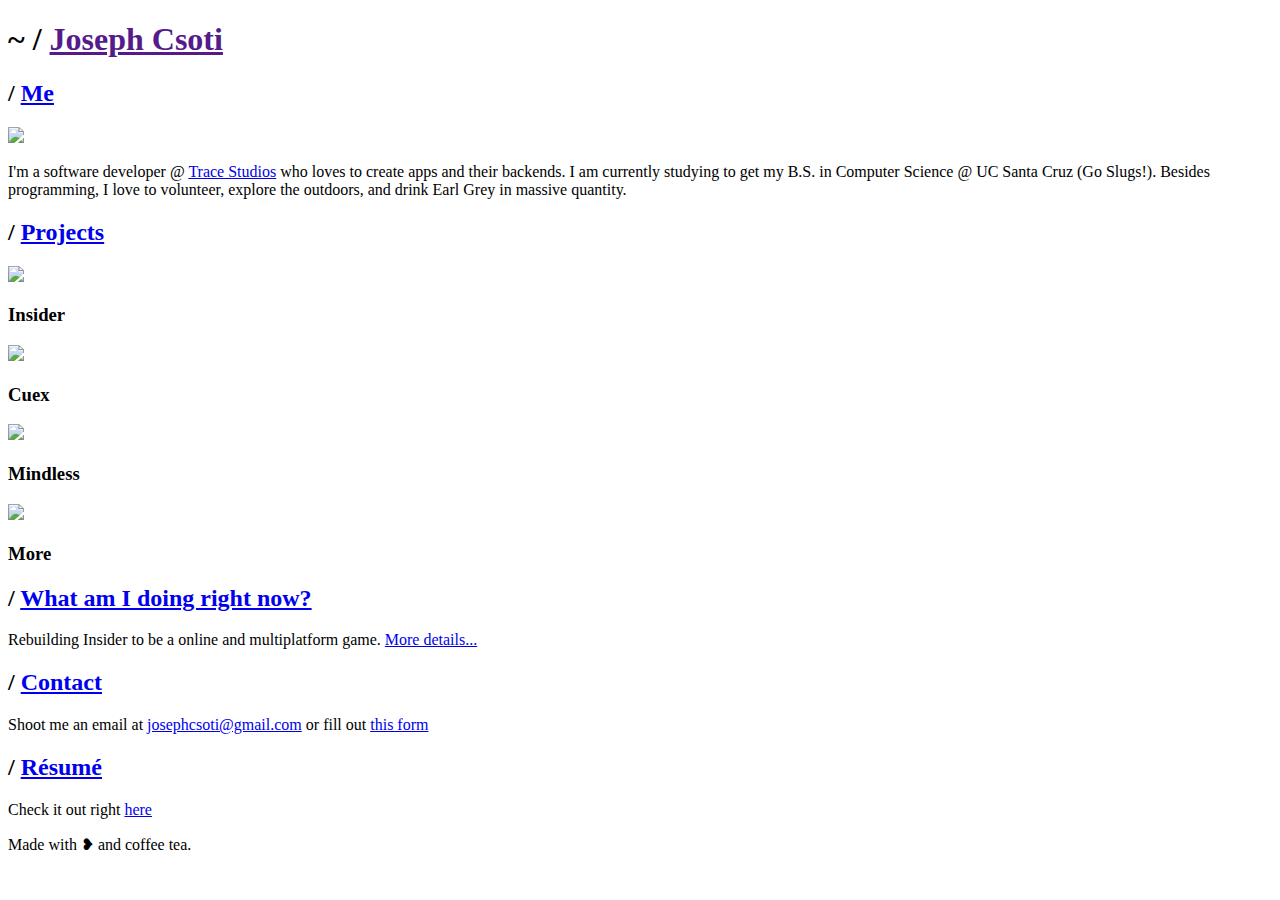
==== public/index.html @ 4d085c82 "Added project files" ====
<!DOCTYPE html>
<html>

<head>
  <meta http-equiv="Content-Type" content="text/html; charset=UTF-8">
  <title>Joseph Csoti</title>
  <base href="https://csoti.xyz/">
  <link rel="stylesheet" type="text/css" href="./css/style.css" inline="">
  <link href="https://fonts.googleapis.com/css?family=Open+Sans|Raleway" rel="stylesheet">
</head>

<body>
  <header>
    <div class="content">
      <h1 class="path">
        <span class="slash light">~ / </span>
        <span class="pathtext "><a class="light" href="">Joseph Csoti</a></span>
      </h1>
    </div>
  </header>
  <div class="content">
    <div class="section">
      <h2 class="dark">/ <a class="pathlink" href="./me/">Me</a></h2>
      <div class="picwithtext">
        <img class="avi" src="./media/img/me.jpg" />
        <p class="halfwidthtext">I'm a software developer @ <a class="fancylink" href="http://tracestudios.xyz">Trace Studios</a> who loves to create
          apps and their backends. I am currently studying to get my B.S. in Computer Science @ UC Santa Cruz (Go Slugs!).
          Besides programming, I love to volunteer, explore the outdoors, and drink Earl Grey in massive quantity.
        </p>
      </div>
    </div>
    <div class="section">
      <h2 class="dark">/ <a class="pathlink" href="./projects/">Projects</a></h2>
      <div class="boxes">
        <div class="box">
          <a href="/projects/insider/"><img src="./media/insider/feature.png" /></a>
          <h3 class="dark">Insider</h3>
        </div>
        <div class="box">
          <a href="/projects/cuex/"><img src="./media/cuex/feature.png" /></a>
          <h3 class="dark">Cuex</h3>
        </div>
        <div class="box">
          <a href="/projects/mindless/"><img src="./media/mindless/feature.png" /></a>
          <h3 class="dark">Mindless</h3>
        </div>
        <div class="box">
          <a href="/projects/"><img src="./media/img/more.png" /></a>
          <h3 class="dark">More</h3>
        </div>
      </div>
    </div>
    <div class="section">
      <h2 class="dark">/ <a class="pathlink" href="./whatamidoingrightnow/">What am I doing right now?</a></h2>
      <p>Rebuilding Insider to be a online and multiplatform game. <a class="fancylink" href="./whatamidoingrightnow/">More details...</a></p>
    </div>
    <div class="section">
      <h2 class="dark">/ <a class="pathlink" href="./contact/">Contact</a></h2>
      <p>Shoot me an email at <a class="fancylink" href="mailto:josephcsoti@gmail.com?subject=Hello">josephcsoti@gmail.com</a>        or fill out <a class="fancylink" href="./contact">this form</a></p>
    </div>
    <div class="section">
      <h2 class="dark">/ <a class="pathlink" href="./resume/">Résumé</a></h2>
      <p>Check it out right <a class="fancylink" href="./resume/">here</a></p>
    </div>
  </div>
  <footer>
    <div class="content">
      <p class="endline light">Made with <span class="love">❥</span> and <span class="strike">coffee</span> tea.</p>
    </div>
  </footer>
</body>

</html>
---- public/css/style.css ----
/* Root Style */
body {
  margin: 0;
  padding: 0;
  background-color: #fafafa;
  font-family: 'Open Sans', sans-serif;
  font-family: 'Raleway', sans-serif;
}

/* HTML 5 Tags */
h1 {
  font-size: 2.0em;
  font-weight: 600;
  text-decoration: none;
  font-family: 'Open Sans', sans-serif;
}
h2 {
  font-size: 2.0rem;
  font-weight: 600;
  margin: 0 0 1rem 0;
  text-decoration: none;
  font-family: 'Open Sans', sans-serif;
}
h3 {
  font-size: 1.2rem;
  font-weight: 400;
  margin: 0 0 1rem 0;
  text-decoration: none;
  font-family: 'Raleway', sans-serif;
}
p {
  font-size: 1.5rem;
  font-weight: 300;
  line-height: 2rem;
  margin: 0 0 1rem 0;
  font-family: 'Raleway', sans-serif;
}
a {
  color: rgba(0, 0, 0, 0.97);
  font-weight: 700;
}

/* Components */
header,
footer {background-color: #7373C4;}


/* Color */
.dark {color: rgba(0, 0, 0, 0.87)}
.light {color: rgba(255, 255, 255, 1)}

/* Spacing */
.content {padding: 3rem 6rem;}
.section {padding: 0 0 64px 0;}

/* --- Special -- */

/* Project feature */
.feature {
  width: calc(1024px * .75);
  height: calc(500px * .75);
  margin: 0 0 1em 0;
}
.fancybutton {
  padding: 32px 0 0 0;
}
.fancybutton a{
  background: #E0E0E0;
  padding: 12px 24px;
  margin: 0 auto;
  min-width: 100px;
  border-radius: 3px;
  font-size: 1.2rem;
  font-weight: 300;
  text-decoration: none;
}
.fancybutton a:hover {
  background: #BDBDBD;
}

.avi {
  height: 200px;
  width: 200px;
}

/* Boxes */
.boxes {
  display: flex;
  flex-wrap: wrap;
}
.box {
  margin-bottom: 3rem;
  padding: 0 2rem 0 0;
}
.box img {
  width: calc(1024px / 3);
  height: calc(500px / 3);
}
.box h3 {
  margin: 0.8rem 0 0 0;
}
.long img {
  width: calc(1080px / 4);
  height: calc(1920px / 4);
}

/* Path */
.path,
.path a,
.pathlink {
  text-decoration: none;
}
.path .pathtext:hover,
.pathlink:hover {
  text-decoration: underline;
}


/* Fancy Link */
.fancylink {
  text-decoration: underline;
}
.fancylink:hover {
  text-decoration: underline;
  color: rgba(0, 0, 0, 0.67);
}

/* Love */
.love {
  color: #DA4D4D;
}
.endline {
  text-align: center;
}


/* Misc */
.halfwidthtext {
  padding: 0 0 0 16px;
  font-size: 1.5rem;
  max-width: 40rem;
}
.picwithtext {
  display: flex;
}
.strike {
  text-decoration: line-through;
}

/* Mobile */
@media only screen and (max-width: 920px) {
  .feature {
    width: calc(1024px * .45);
    height: calc(500px * .45);
  }
  .box img {
    width: calc(1024px / 4);
    height: calc(500px / 4);
  }
  .long img {
    width: calc(1080px / 6);
    height: calc(1920px / 6);
  }
}
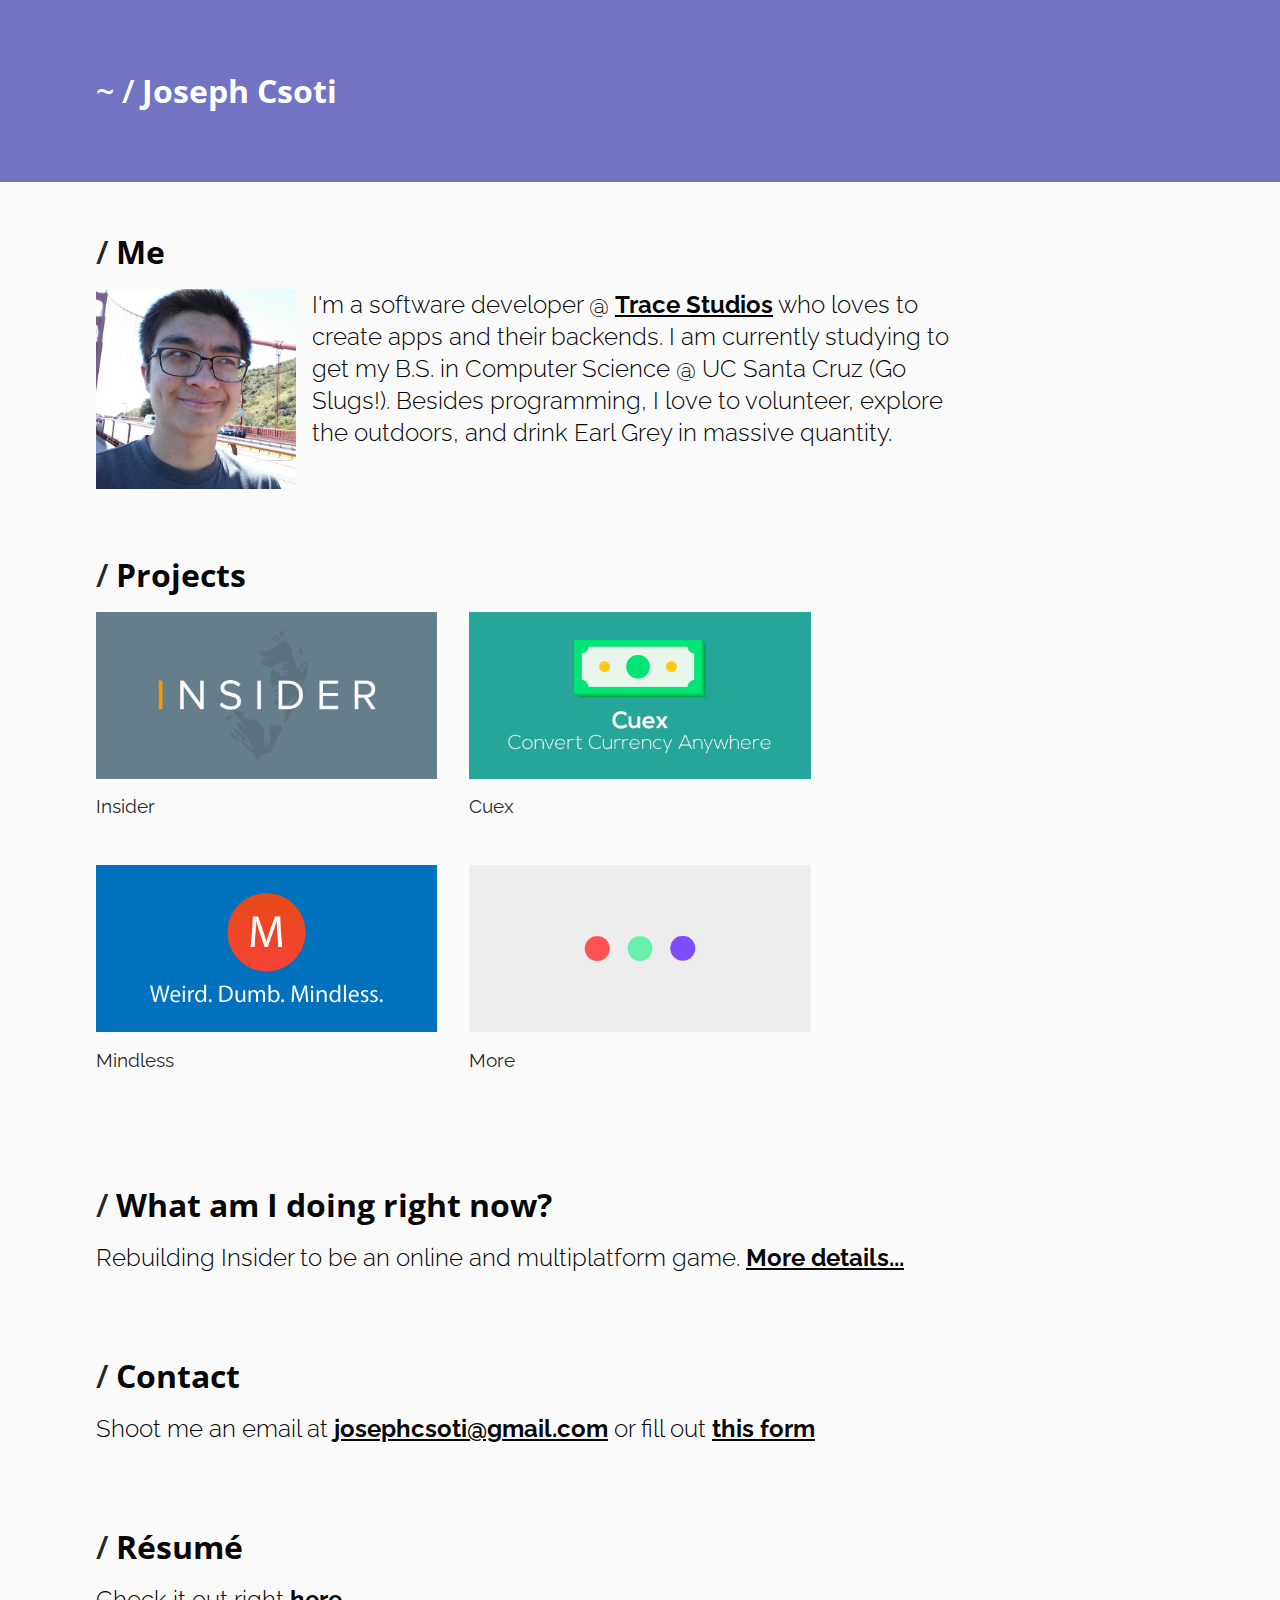
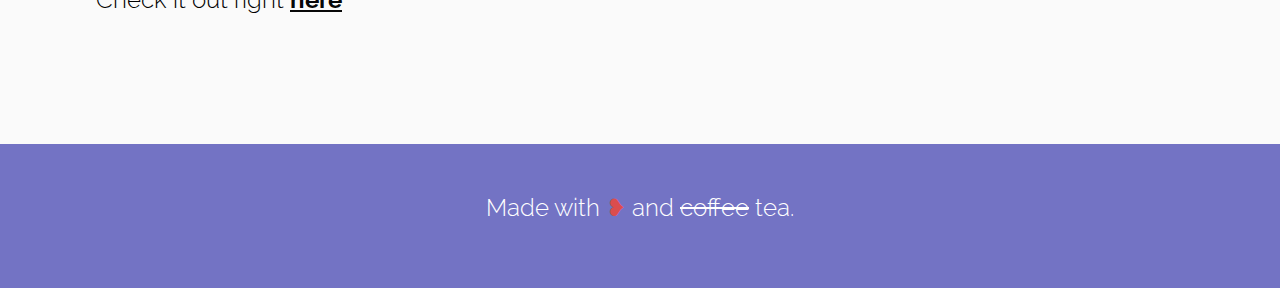
==== commit 7365b1ea: "Added Google analytics, removed Base URLs, Fixed some text errors" ====
--- a/public/index.html
+++ b/public/index.html
@@ -4,9 +4,20 @@
 <head>
   <meta http-equiv="Content-Type" content="text/html; charset=UTF-8">
   <title>Joseph Csoti</title>
-  <base href="https://csoti.xyz/">
   <link rel="stylesheet" type="text/css" href="./css/style.css" inline="">
   <link href="https://fonts.googleapis.com/css?family=Open+Sans|Raleway" rel="stylesheet">
+  <!-- Global site tag (gtag.js) - Google Analytics -->
+  <script async src="https://www.googletagmanager.com/gtag/js?id=UA-74297742-3"></script>
+  <script>
+    window.dataLayer = window.dataLayer || [];
+
+    function gtag() {
+      dataLayer.push(arguments);
+    }
+    gtag('js', new Date());
+
+    gtag('config', 'UA-74297742-3');
+  </script>
 </head>
 
 <body>
@@ -33,26 +44,26 @@
       <h2 class="dark">/ <a class="pathlink" href="./projects/">Projects</a></h2>
       <div class="boxes">
         <div class="box">
-          <a href="/projects/insider/"><img src="./media/insider/feature.png" /></a>
+          <a href="./projects/insider/"><img src="./media/insider/feature.png" /></a>
           <h3 class="dark">Insider</h3>
         </div>
         <div class="box">
-          <a href="/projects/cuex/"><img src="./media/cuex/feature.png" /></a>
+          <a href="./projects/cuex/"><img src="./media/cuex/feature.png" /></a>
           <h3 class="dark">Cuex</h3>
         </div>
         <div class="box">
-          <a href="/projects/mindless/"><img src="./media/mindless/feature.png" /></a>
+          <a href="./projects/mindless/"><img src="./media/mindless/feature.png" /></a>
           <h3 class="dark">Mindless</h3>
         </div>
         <div class="box">
-          <a href="/projects/"><img src="./media/img/more.png" /></a>
+          <a href="./projects/"><img src="./media/img/more.png" /></a>
           <h3 class="dark">More</h3>
         </div>
       </div>
     </div>
     <div class="section">
       <h2 class="dark">/ <a class="pathlink" href="./whatamidoingrightnow/">What am I doing right now?</a></h2>
-      <p>Rebuilding Insider to be a online and multiplatform game. <a class="fancylink" href="./whatamidoingrightnow/">More details...</a></p>
+      <p>Rebuilding Insider to be an online and multiplatform game. <a class="fancylink" href="./whatamidoingrightnow/">More details...</a></p>
     </div>
     <div class="section">
       <h2 class="dark">/ <a class="pathlink" href="./contact/">Contact</a></h2>
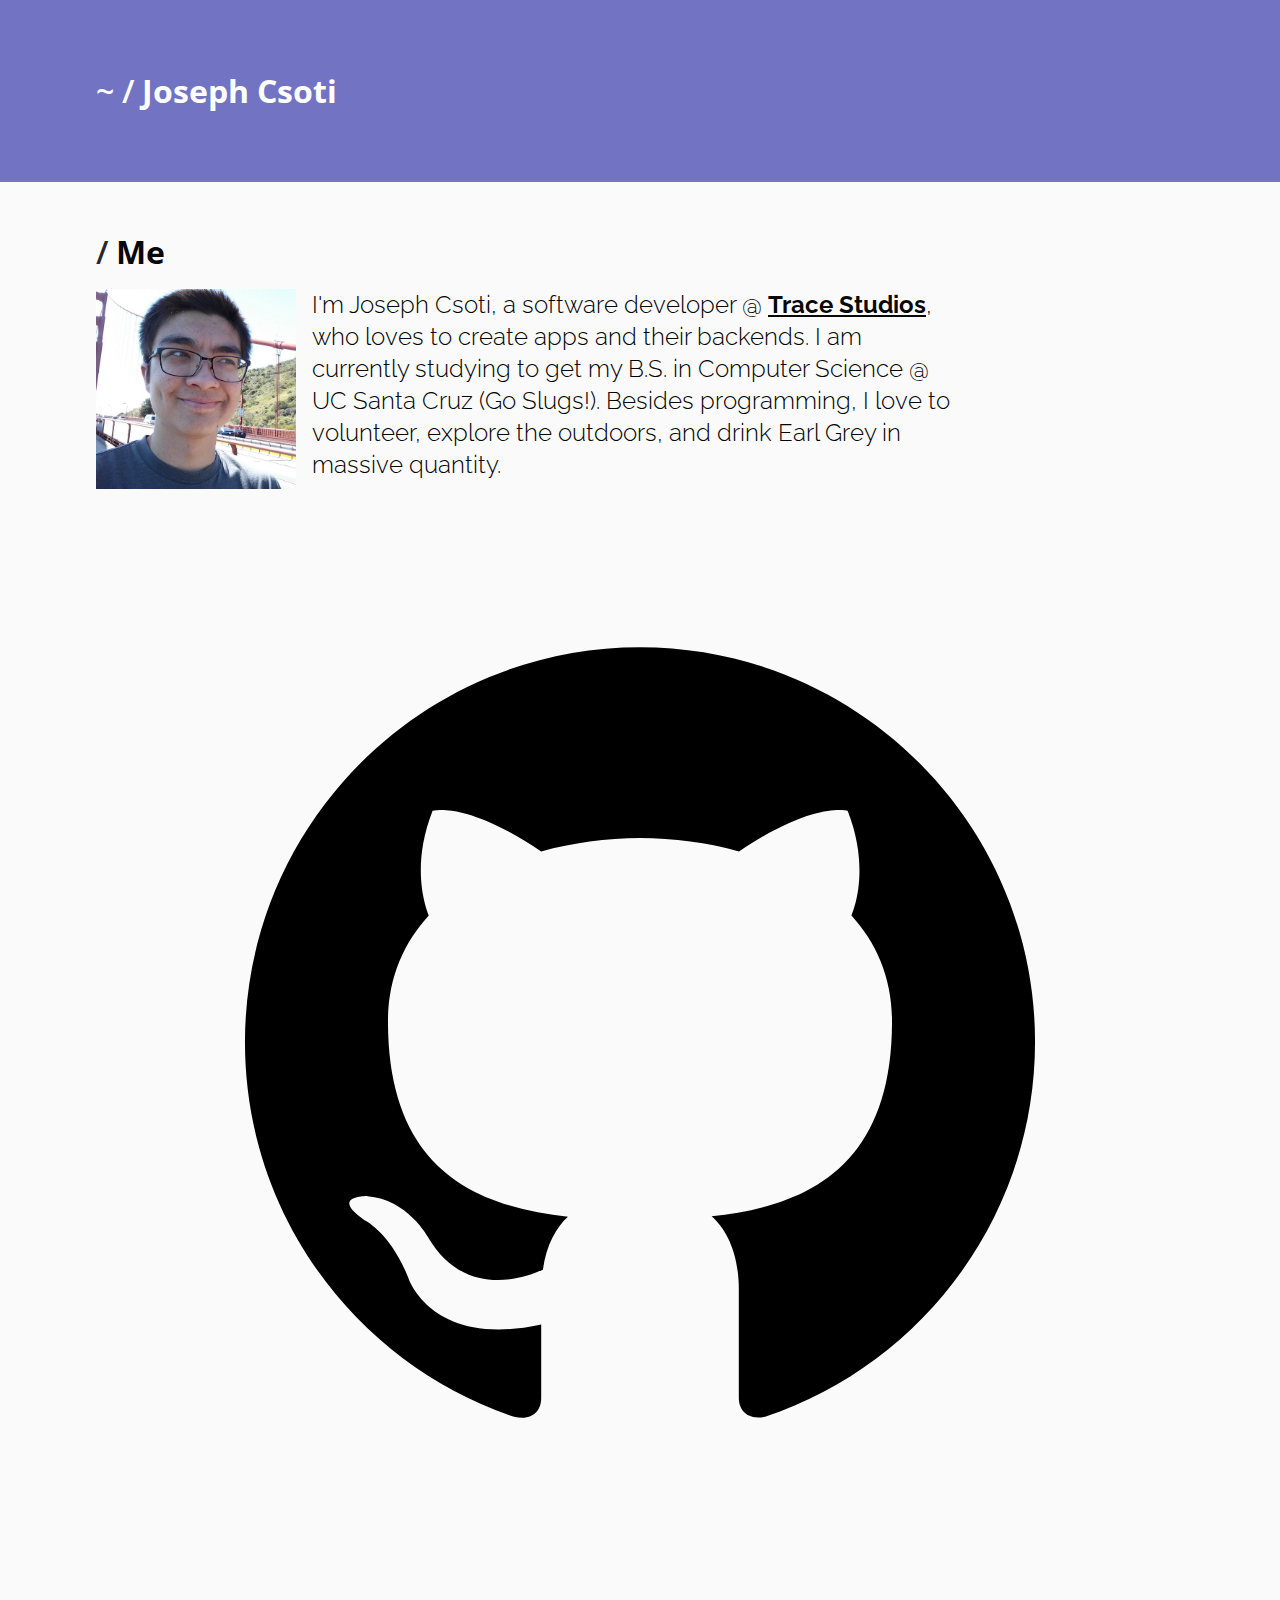
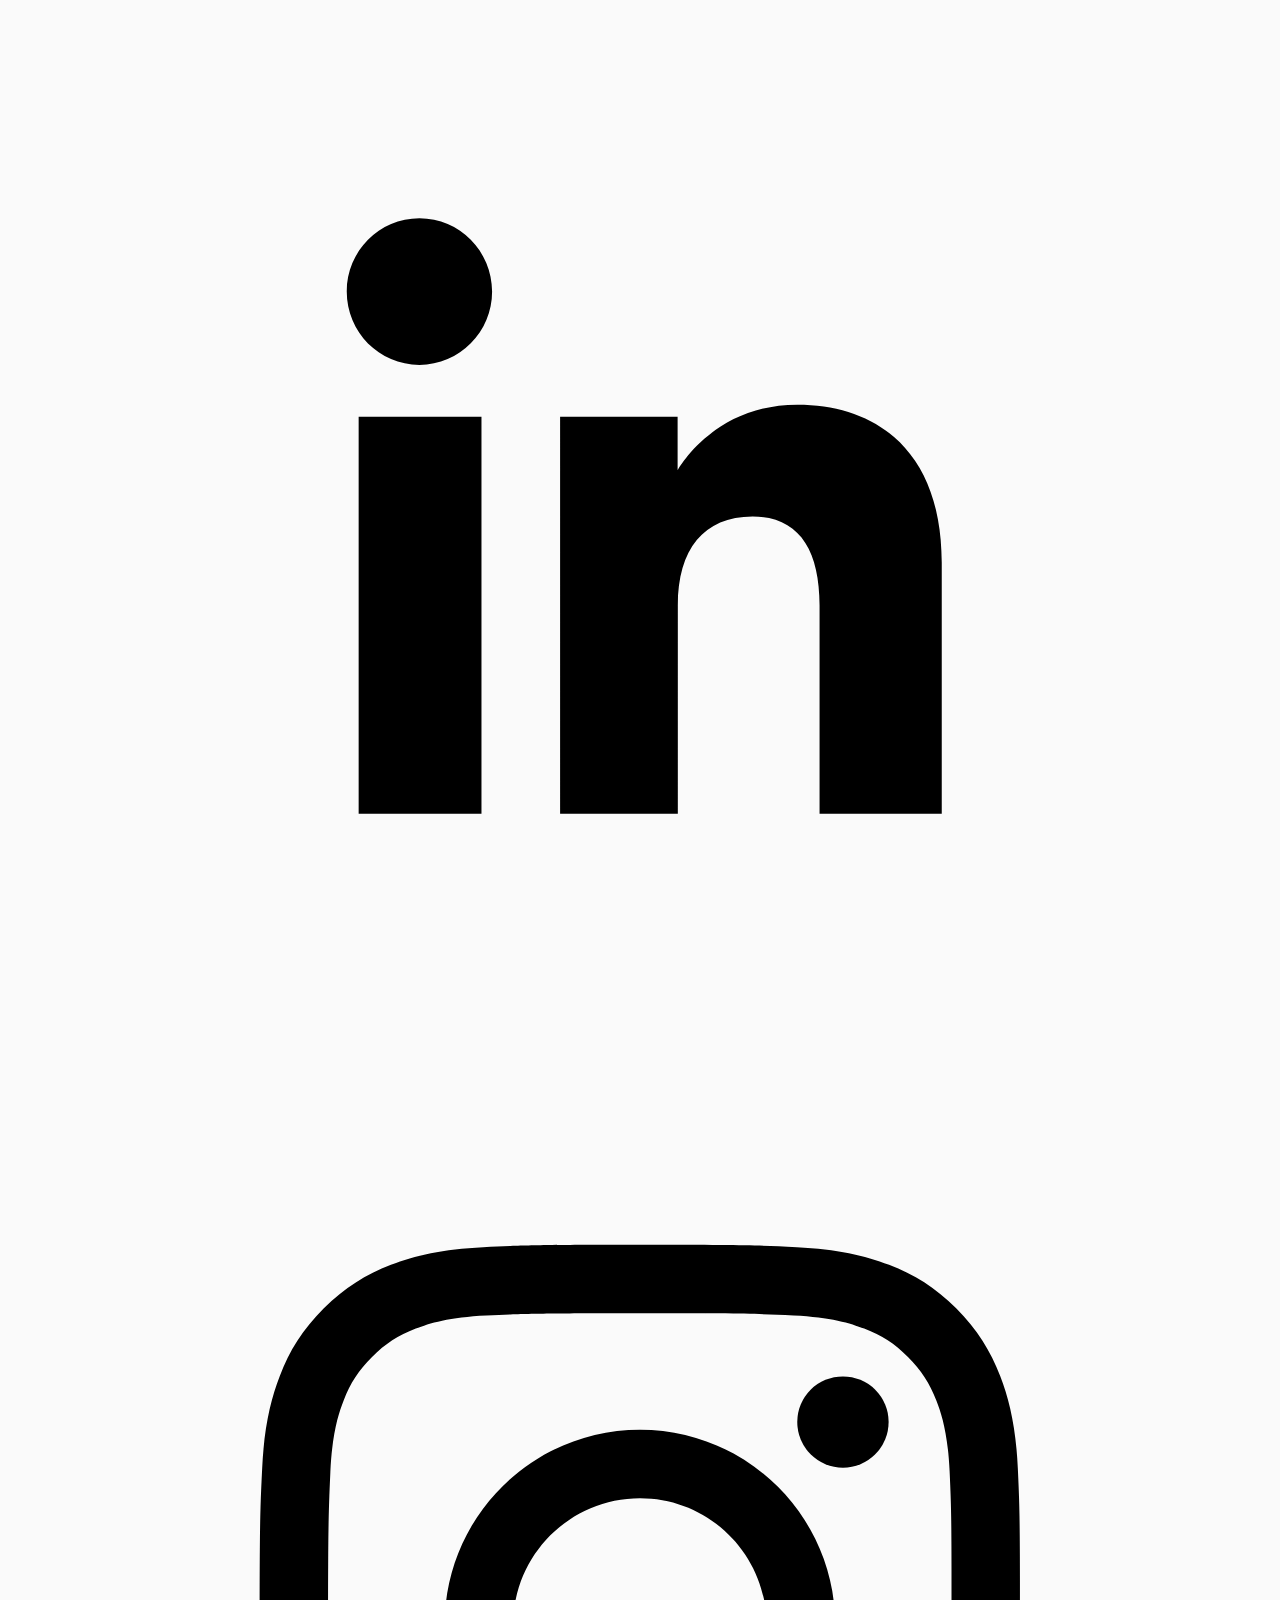
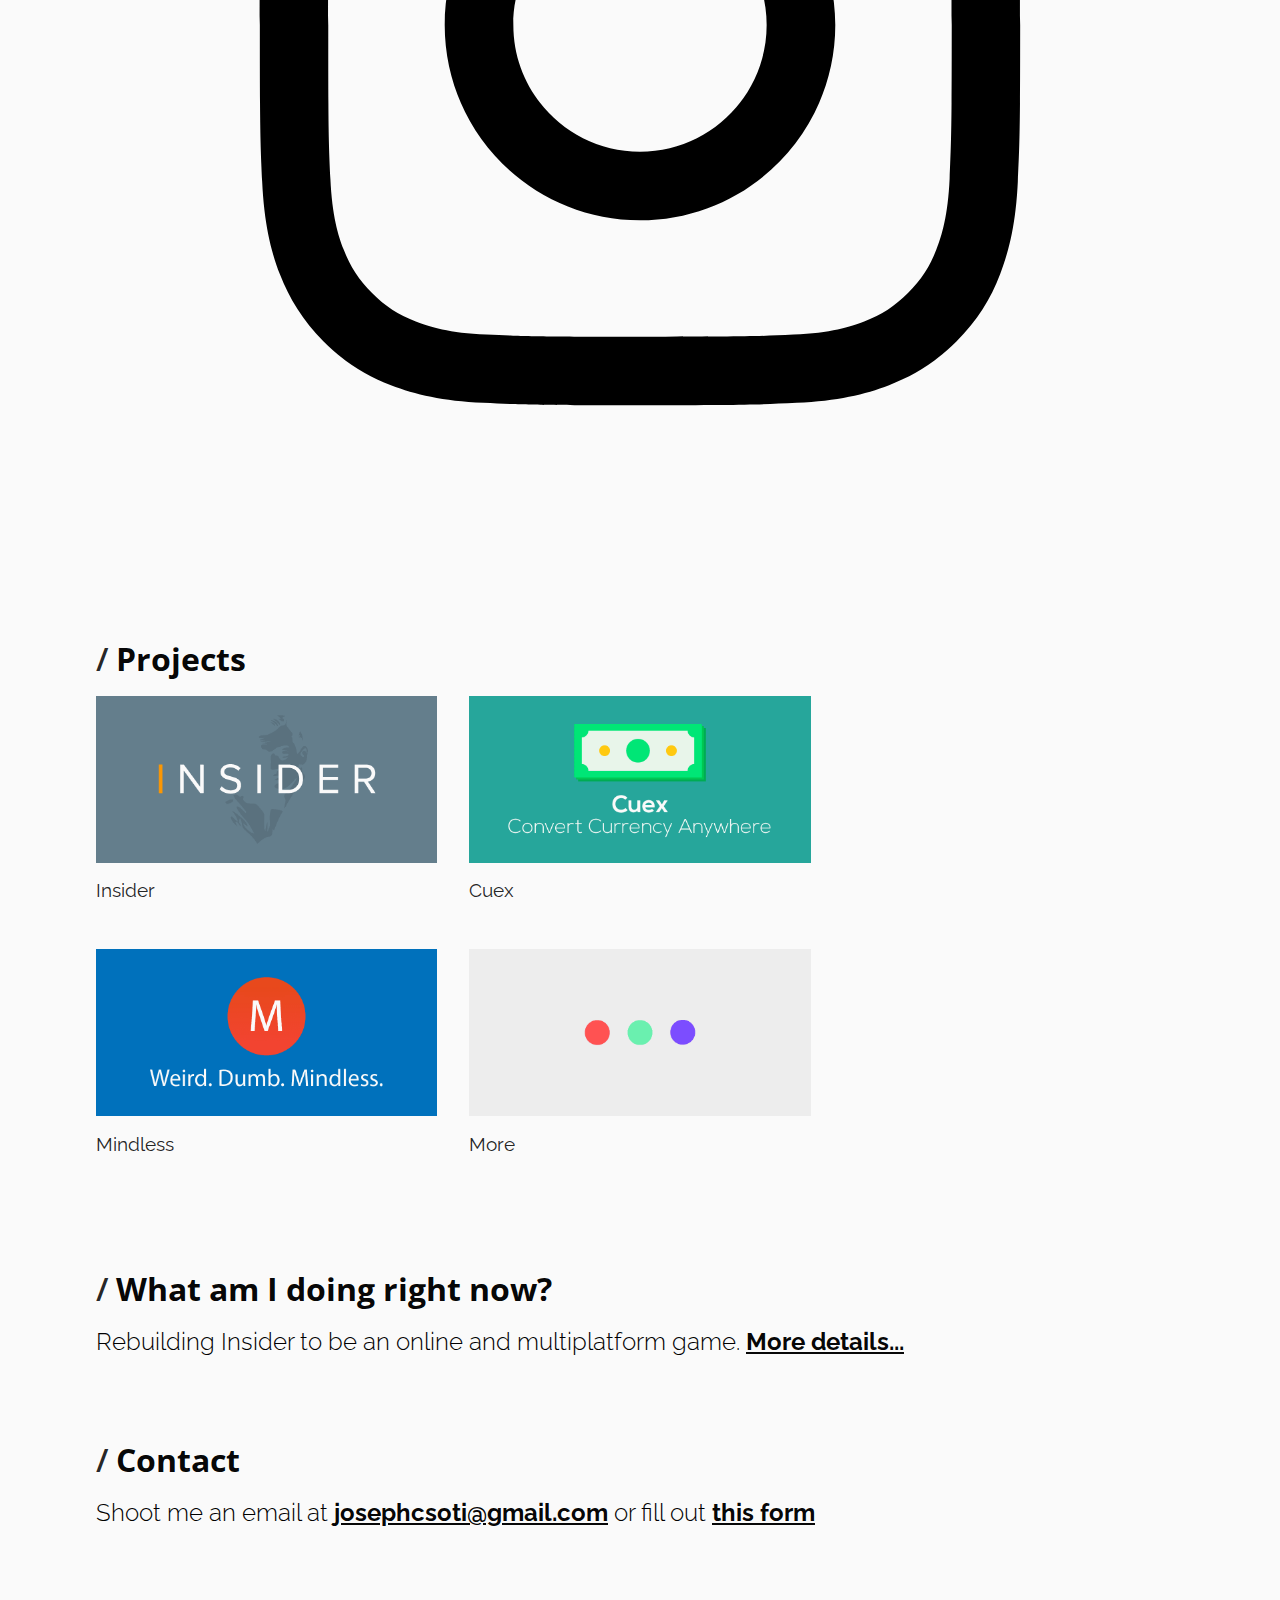
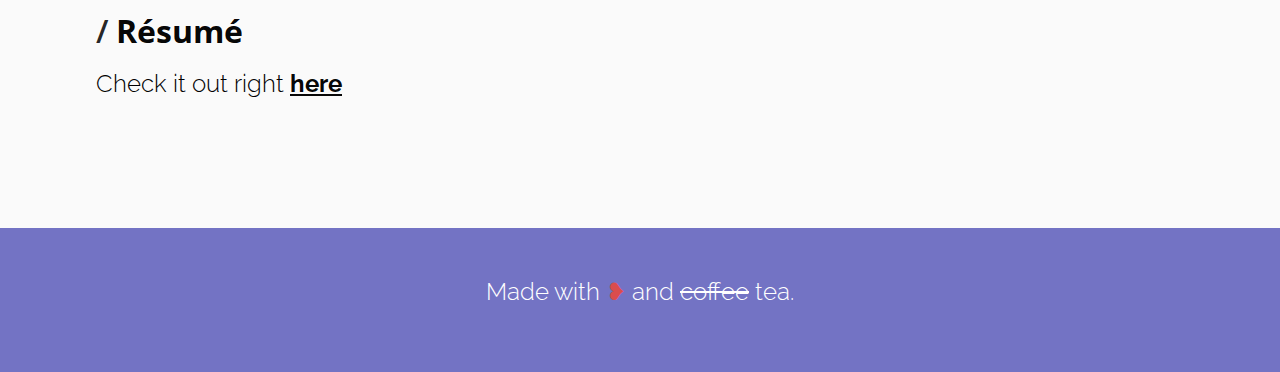
==== commit a19db2e2: "Added social icons and edited bio text" ====
--- a/public/index.html
+++ b/public/index.html
@@ -25,58 +25,116 @@
     <div class="content">
       <h1 class="path">
         <span class="slash light">~ / </span>
-        <span class="pathtext "><a class="light" href="">Joseph Csoti</a></span>
+        <span class="pathtext ">
+          <a class="light" href="">Joseph Csoti</a>
+        </span>
       </h1>
     </div>
   </header>
   <div class="content">
     <div class="section">
-      <h2 class="dark">/ <a class="pathlink" href="./me/">Me</a></h2>
+      <h2 class="dark">/
+        <a class="pathlink" href="./me/">Me</a>
+      </h2>
       <div class="picwithtext">
         <img class="avi" src="./media/img/me.jpg" />
-        <p class="halfwidthtext">I'm a software developer @ <a class="fancylink" href="http://tracestudios.xyz">Trace Studios</a> who loves to create
-          apps and their backends. I am currently studying to get my B.S. in Computer Science @ UC Santa Cruz (Go Slugs!).
-          Besides programming, I love to volunteer, explore the outdoors, and drink Earl Grey in massive quantity.
+        <p class="halfwidthtext">I'm Joseph Csoti, a software developer @
+          <a class="fancylink" href="http://tracestudios.xyz">Trace Studios</a>, who loves to create apps and their backends. I am currently studying to get my B.S. in Computer
+          Science @ UC Santa Cruz (Go Slugs!). Besides programming, I love to volunteer, explore the outdoors, and drink
+          Earl Grey in massive quantity.
         </p>
+      </div>
+      <div class="socialrow">
+        <a href="https://github.com/josephcsoti" class="socialicon" title="GitHub">
+          <svg viewBox="0 0 512 512">
+            <path d="M256 70.7c-102.6 0-185.9 83.2-185.9 185.9 0 82.1 53.3 151.8 127.1 176.4 9.3 1.7 12.3-4 12.3-8.9V389.4c-51.7 11.3-62.5-21.9-62.5-21.9 -8.4-21.5-20.6-27.2-20.6-27.2 -16.9-11.5 1.3-11.3 1.3-11.3 18.7 1.3 28.5 19.2 28.5 19.2 16.6 28.4 43.5 20.2 54.1 15.4 1.7-12 6.5-20.2 11.8-24.9 -41.3-4.7-84.7-20.6-84.7-91.9 0-20.3 7.3-36.9 19.2-49.9 -1.9-4.7-8.3-23.6 1.8-49.2 0 0 15.6-5 51.1 19.1 14.8-4.1 30.7-6.2 46.5-6.3 15.8 0.1 31.7 2.1 46.6 6.3 35.5-24 51.1-19.1 51.1-19.1 10.1 25.6 3.8 44.5 1.8 49.2 11.9 13 19.1 29.6 19.1 49.9 0 71.4-43.5 87.1-84.9 91.7 6.7 5.8 12.8 17.1 12.8 34.4 0 24.9 0 44.9 0 51 0 4.9 3 10.7 12.4 8.9 73.8-24.6 127-94.3 127-176.4C441.9 153.9 358.6 70.7 256 70.7z"
+            />
+          </svg>
+          <!--[if lt IE 9]><em>GitHub</em><![endif]-->
+        </a>
+        <a href="https://linkedin.com/in/josephcsoti" class="socialicon" title="LinkedIn">
+          <svg viewBox="0 0 512 512">
+            <path d="M186.4 142.4c0 19-15.3 34.5-34.2 34.5 -18.9 0-34.2-15.4-34.2-34.5 0-19 15.3-34.5 34.2-34.5C171.1 107.9 186.4 123.4 186.4 142.4zM181.4 201.3h-57.8V388.1h57.8V201.3zM273.8 201.3h-55.4V388.1h55.4c0 0 0-69.3 0-98 0-26.3 12.1-41.9 35.2-41.9 21.3 0 31.5 15 31.5 41.9 0 26.9 0 98 0 98h57.5c0 0 0-68.2 0-118.3 0-50-28.3-74.2-68-74.2 -39.6 0-56.3 30.9-56.3 30.9v-25.2H273.8z"
+            />
+          </svg>
+          <!--[if lt IE 9]><em>LinkedIn</em><![endif]-->
+        </a>
+        <a href="https://twitter.com/josephcsoti" class="socialicon" title="Instagram">
+          <svg viewBox="0 0 512 512">
+            <g>
+              <path d="M256 109.3c47.8 0 53.4 0.2 72.3 1 17.4 0.8 26.9 3.7 33.2 6.2 8.4 3.2 14.3 7.1 20.6 13.4 6.3 6.3 10.1 12.2 13.4 20.6 2.5 6.3 5.4 15.8 6.2 33.2 0.9 18.9 1 24.5 1 72.3s-0.2 53.4-1 72.3c-0.8 17.4-3.7 26.9-6.2 33.2 -3.2 8.4-7.1 14.3-13.4 20.6 -6.3 6.3-12.2 10.1-20.6 13.4 -6.3 2.5-15.8 5.4-33.2 6.2 -18.9 0.9-24.5 1-72.3 1s-53.4-0.2-72.3-1c-17.4-0.8-26.9-3.7-33.2-6.2 -8.4-3.2-14.3-7.1-20.6-13.4 -6.3-6.3-10.1-12.2-13.4-20.6 -2.5-6.3-5.4-15.8-6.2-33.2 -0.9-18.9-1-24.5-1-72.3s0.2-53.4 1-72.3c0.8-17.4 3.7-26.9 6.2-33.2 3.2-8.4 7.1-14.3 13.4-20.6 6.3-6.3 12.2-10.1 20.6-13.4 6.3-2.5 15.8-5.4 33.2-6.2C202.6 109.5 208.2 109.3 256 109.3M256 77.1c-48.6 0-54.7 0.2-73.8 1.1 -19 0.9-32.1 3.9-43.4 8.3 -11.8 4.6-21.7 10.7-31.7 20.6 -9.9 9.9-16.1 19.9-20.6 31.7 -4.4 11.4-7.4 24.4-8.3 43.4 -0.9 19.1-1.1 25.2-1.1 73.8 0 48.6 0.2 54.7 1.1 73.8 0.9 19 3.9 32.1 8.3 43.4 4.6 11.8 10.7 21.7 20.6 31.7 9.9 9.9 19.9 16.1 31.7 20.6 11.4 4.4 24.4 7.4 43.4 8.3 19.1 0.9 25.2 1.1 73.8 1.1s54.7-0.2 73.8-1.1c19-0.9 32.1-3.9 43.4-8.3 11.8-4.6 21.7-10.7 31.7-20.6 9.9-9.9 16.1-19.9 20.6-31.7 4.4-11.4 7.4-24.4 8.3-43.4 0.9-19.1 1.1-25.2 1.1-73.8s-0.2-54.7-1.1-73.8c-0.9-19-3.9-32.1-8.3-43.4 -4.6-11.8-10.7-21.7-20.6-31.7 -9.9-9.9-19.9-16.1-31.7-20.6 -11.4-4.4-24.4-7.4-43.4-8.3C310.7 77.3 304.6 77.1 256 77.1L256 77.1z"
+              />
+              <path d="M256 164.1c-50.7 0-91.9 41.1-91.9 91.9s41.1 91.9 91.9 91.9 91.9-41.1 91.9-91.9S306.7 164.1 256 164.1zM256 315.6c-32.9 0-59.6-26.7-59.6-59.6s26.7-59.6 59.6-59.6 59.6 26.7 59.6 59.6S288.9 315.6 256 315.6z"
+              />
+              <circle cx="351.5" cy="160.5" r="21.5" />
+            </g>
+          </svg>
+          <!--[if lt IE 9]><em>Instagram</em><![endif]-->
+        </a>
       </div>
     </div>
     <div class="section">
-      <h2 class="dark">/ <a class="pathlink" href="./projects/">Projects</a></h2>
+      <h2 class="dark">/
+        <a class="pathlink" href="./projects/">Projects</a>
+      </h2>
       <div class="boxes">
         <div class="box">
-          <a href="./projects/insider/"><img src="./media/insider/feature.png" /></a>
+          <a href="./projects/insider/">
+            <img src="./media/insider/feature.png" />
+          </a>
           <h3 class="dark">Insider</h3>
         </div>
         <div class="box">
-          <a href="./projects/cuex/"><img src="./media/cuex/feature.png" /></a>
+          <a href="./projects/cuex/">
+            <img src="./media/cuex/feature.png" />
+          </a>
           <h3 class="dark">Cuex</h3>
         </div>
         <div class="box">
-          <a href="./projects/mindless/"><img src="./media/mindless/feature.png" /></a>
+          <a href="./projects/mindless/">
+            <img src="./media/mindless/feature.png" />
+          </a>
           <h3 class="dark">Mindless</h3>
         </div>
         <div class="box">
-          <a href="./projects/"><img src="./media/img/more.png" /></a>
+          <a href="./projects/">
+            <img src="./media/img/more.png" />
+          </a>
           <h3 class="dark">More</h3>
         </div>
       </div>
     </div>
     <div class="section">
-      <h2 class="dark">/ <a class="pathlink" href="./whatamidoingrightnow/">What am I doing right now?</a></h2>
-      <p>Rebuilding Insider to be an online and multiplatform game. <a class="fancylink" href="./whatamidoingrightnow/">More details...</a></p>
+      <h2 class="dark">/
+        <a class="pathlink" href="./whatamidoingrightnow/">What am I doing right now?</a>
+      </h2>
+      <p>Rebuilding Insider to be an online and multiplatform game.
+        <a class="fancylink" href="./whatamidoingrightnow/">More details...</a>
+      </p>
     </div>
     <div class="section">
-      <h2 class="dark">/ <a class="pathlink" href="./contact/">Contact</a></h2>
-      <p>Shoot me an email at <a class="fancylink" href="mailto:josephcsoti@gmail.com?subject=Hello">josephcsoti@gmail.com</a>        or fill out <a class="fancylink" href="./contact">this form</a></p>
+      <h2 class="dark">/
+        <a class="pathlink" href="./contact/">Contact</a>
+      </h2>
+      <p>Shoot me an email at
+        <a class="fancylink" href="mailto:josephcsoti@gmail.com?subject=Hello">josephcsoti@gmail.com</a> or fill out
+        <a class="fancylink" href="./contact">this form</a>
+      </p>
     </div>
     <div class="section">
-      <h2 class="dark">/ <a class="pathlink" href="./resume/">Résumé</a></h2>
-      <p>Check it out right <a class="fancylink" href="./resume/">here</a></p>
+      <h2 class="dark">/
+        <a class="pathlink" href="./resume/">Résumé</a>
+      </h2>
+      <p>Check it out right
+        <a class="fancylink" href="./media/files/Resume - Joseph Csoti.pdf">here</a>
+      </p>
     </div>
   </div>
   <footer>
     <div class="content">
-      <p class="endline light">Made with <span class="love">❥</span> and <span class="strike">coffee</span> tea.</p>
+      <p class="endline light">Made with
+        <span class="love">❥</span> and
+        <span class="strike">coffee</span> tea.</p>
     </div>
   </footer>
 </body>
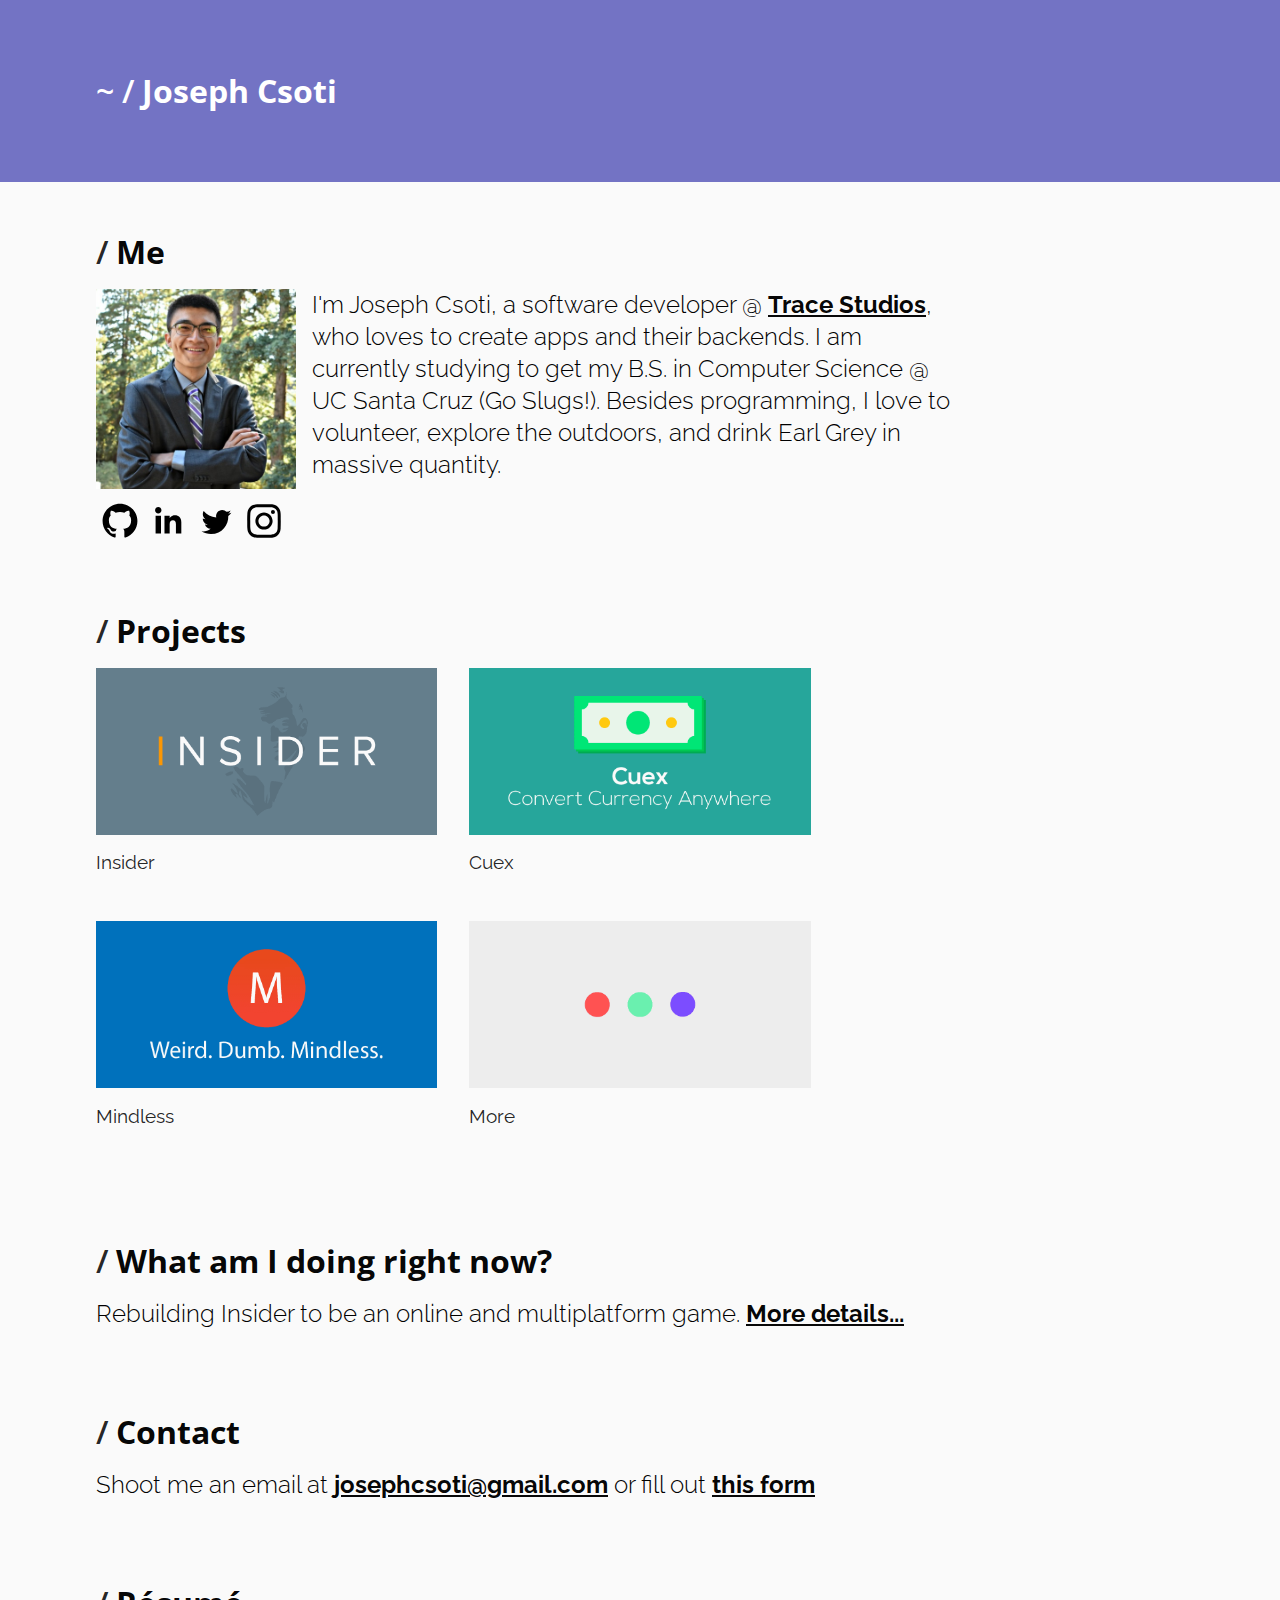
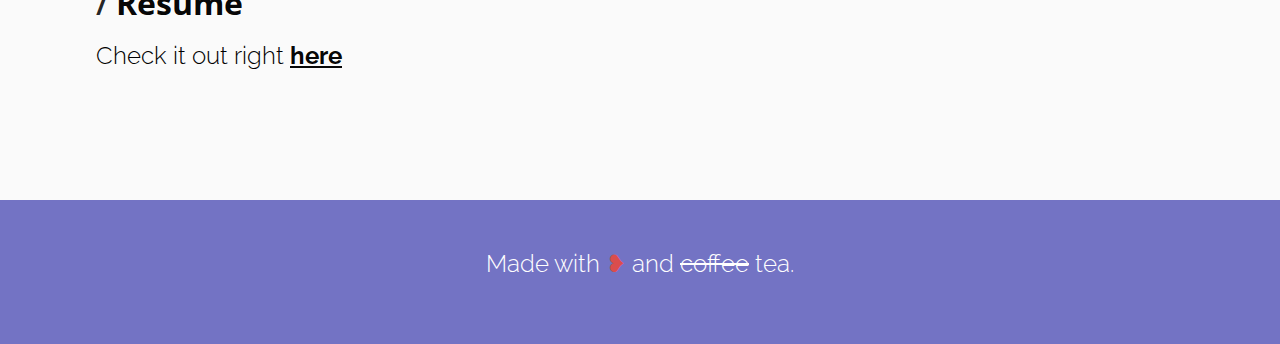
==== commit 62fd515b: "Added instagram link, Fixed twitter icon" ====
--- a/public/index.html
+++ b/public/index.html
@@ -59,7 +59,14 @@
           </svg>
           <!--[if lt IE 9]><em>LinkedIn</em><![endif]-->
         </a>
-        <a href="https://twitter.com/josephcsoti" class="socialicon" title="Instagram">
+        <a href="https://twitter.com/josephcsoti" class="socialicon" title="Twitter">
+          <svg viewBox="0 0 512 512">
+            <path d="M419.6 168.6c-11.7 5.2-24.2 8.7-37.4 10.2 13.4-8.1 23.8-20.8 28.6-36 -12.6 7.5-26.5 12.9-41.3 15.8 -11.9-12.6-28.8-20.6-47.5-20.6 -42 0-72.9 39.2-63.4 79.9 -54.1-2.7-102.1-28.6-134.2-68 -17 29.2-8.8 67.5 20.1 86.9 -10.7-0.3-20.7-3.3-29.5-8.1 -0.7 30.2 20.9 58.4 52.2 64.6 -9.2 2.5-19.2 3.1-29.4 1.1 8.3 25.9 32.3 44.7 60.8 45.2 -27.4 21.4-61.8 31-96.4 27 28.8 18.5 63 29.2 99.8 29.2 120.8 0 189.1-102.1 185-193.6C399.9 193.1 410.9 181.7 419.6 168.6z"
+            />
+          </svg>
+          <!--[if lt IE 9]><em>Twitter</em><![endif]-->
+        </a>
+        <a href="https://instagram.com/josephcsoti" class="socialicon" title="Instagram">
           <svg viewBox="0 0 512 512">
             <g>
               <path d="M256 109.3c47.8 0 53.4 0.2 72.3 1 17.4 0.8 26.9 3.7 33.2 6.2 8.4 3.2 14.3 7.1 20.6 13.4 6.3 6.3 10.1 12.2 13.4 20.6 2.5 6.3 5.4 15.8 6.2 33.2 0.9 18.9 1 24.5 1 72.3s-0.2 53.4-1 72.3c-0.8 17.4-3.7 26.9-6.2 33.2 -3.2 8.4-7.1 14.3-13.4 20.6 -6.3 6.3-12.2 10.1-20.6 13.4 -6.3 2.5-15.8 5.4-33.2 6.2 -18.9 0.9-24.5 1-72.3 1s-53.4-0.2-72.3-1c-17.4-0.8-26.9-3.7-33.2-6.2 -8.4-3.2-14.3-7.1-20.6-13.4 -6.3-6.3-10.1-12.2-13.4-20.6 -2.5-6.3-5.4-15.8-6.2-33.2 -0.9-18.9-1-24.5-1-72.3s0.2-53.4 1-72.3c0.8-17.4 3.7-26.9 6.2-33.2 3.2-8.4 7.1-14.3 13.4-20.6 6.3-6.3 12.2-10.1 20.6-13.4 6.3-2.5 15.8-5.4 33.2-6.2C202.6 109.5 208.2 109.3 256 109.3M256 77.1c-48.6 0-54.7 0.2-73.8 1.1 -19 0.9-32.1 3.9-43.4 8.3 -11.8 4.6-21.7 10.7-31.7 20.6 -9.9 9.9-16.1 19.9-20.6 31.7 -4.4 11.4-7.4 24.4-8.3 43.4 -0.9 19.1-1.1 25.2-1.1 73.8 0 48.6 0.2 54.7 1.1 73.8 0.9 19 3.9 32.1 8.3 43.4 4.6 11.8 10.7 21.7 20.6 31.7 9.9 9.9 19.9 16.1 31.7 20.6 11.4 4.4 24.4 7.4 43.4 8.3 19.1 0.9 25.2 1.1 73.8 1.1s54.7-0.2 73.8-1.1c19-0.9 32.1-3.9 43.4-8.3 11.8-4.6 21.7-10.7 31.7-20.6 9.9-9.9 16.1-19.9 20.6-31.7 4.4-11.4 7.4-24.4 8.3-43.4 0.9-19.1 1.1-25.2 1.1-73.8s-0.2-54.7-1.1-73.8c-0.9-19-3.9-32.1-8.3-43.4 -4.6-11.8-10.7-21.7-20.6-31.7 -9.9-9.9-19.9-16.1-31.7-20.6 -11.4-4.4-24.4-7.4-43.4-8.3C310.7 77.3 304.6 77.1 256 77.1L256 77.1z"
--- a/public/css/style.css
+++ b/public/css/style.css
@@ -1,4 +1,5 @@
 /* Root Style */
+
 body {
   margin: 0;
   padding: 0;
@@ -7,13 +8,16 @@
   font-family: 'Raleway', sans-serif;
 }
 
+
 /* HTML 5 Tags */
+
 h1 {
   font-size: 2.0em;
   font-weight: 600;
   text-decoration: none;
   font-family: 'Open Sans', sans-serif;
 }
+
 h2 {
   font-size: 2.0rem;
   font-weight: 600;
@@ -21,6 +25,7 @@
   text-decoration: none;
   font-family: 'Open Sans', sans-serif;
 }
+
 h3 {
   font-size: 1.2rem;
   font-weight: 400;
@@ -28,6 +33,7 @@
   text-decoration: none;
   font-family: 'Raleway', sans-serif;
 }
+
 p {
   font-size: 1.5rem;
   font-weight: 300;
@@ -35,36 +41,59 @@
   margin: 0 0 1rem 0;
   font-family: 'Raleway', sans-serif;
 }
+
 a {
   color: rgba(0, 0, 0, 0.97);
   font-weight: 700;
 }
 
+
 /* Components */
+
 header,
-footer {background-color: #7373C4;}
+footer {
+  background-color: #7373C4;
+}
 
 
 /* Color */
-.dark {color: rgba(0, 0, 0, 0.87)}
-.light {color: rgba(255, 255, 255, 1)}
+
+.dark {
+  color: rgba(0, 0, 0, 0.87)
+}
+
+.light {
+  color: rgba(255, 255, 255, 1)
+}
+
 
 /* Spacing */
-.content {padding: 3rem 6rem;}
-.section {padding: 0 0 64px 0;}
+
+.content {
+  padding: 3rem 6rem;
+}
+
+.section {
+  padding: 0 0 64px 0;
+}
+
 
 /* --- Special -- */
 
+
 /* Project feature */
+
 .feature {
   width: calc(1024px * .75);
   height: calc(500px * .75);
   margin: 0 0 1em 0;
 }
+
 .fancybutton {
   padding: 32px 0 0 0;
 }
-.fancybutton a{
+
+.fancybutton a {
   background: #E0E0E0;
   padding: 12px 24px;
   margin: 0 auto;
@@ -74,6 +103,7 @@
   font-weight: 300;
   text-decoration: none;
 }
+
 .fancybutton a:hover {
   background: #BDBDBD;
 }
@@ -83,33 +113,42 @@
   width: 200px;
 }
 
+
 /* Boxes */
+
 .boxes {
   display: flex;
   flex-wrap: wrap;
 }
+
 .box {
   margin-bottom: 3rem;
   padding: 0 2rem 0 0;
 }
+
 .box img {
   width: calc(1024px / 3);
   height: calc(500px / 3);
 }
+
 .box h3 {
   margin: 0.8rem 0 0 0;
 }
+
 .long img {
   width: calc(1080px / 4);
   height: calc(1920px / 4);
 }
 
+
 /* Path */
+
 .path,
 .path a,
 .pathlink {
   text-decoration: none;
 }
+
 .path .pathtext:hover,
 .pathlink:hover {
   text-decoration: underline;
@@ -117,37 +156,60 @@
 
 
 /* Fancy Link */
+
 .fancylink {
   text-decoration: underline;
 }
+
 .fancylink:hover {
   text-decoration: underline;
   color: rgba(0, 0, 0, 0.67);
 }
 
+
 /* Love */
+
 .love {
   color: #DA4D4D;
 }
+
 .endline {
   text-align: center;
 }
 
 
+/* Social Icons */
+
+.socialrow {
+  display: flex;
+}
+
+.socialicon {
+  color: rgba(0, 0, 0, 0.67);
+  width: 48px;
+  height: 48px;
+}
+
+
 /* Misc */
+
 .halfwidthtext {
   padding: 0 0 0 16px;
   font-size: 1.5rem;
   max-width: 40rem;
 }
+
 .picwithtext {
   display: flex;
 }
+
 .strike {
   text-decoration: line-through;
 }
 
+
 /* Mobile */
+
 @media only screen and (max-width: 920px) {
   .feature {
     width: calc(1024px * .45);
@@ -161,4 +223,10 @@
     width: calc(1080px / 6);
     height: calc(1920px / 6);
   }
+  .halfwidthtext {
+    padding: 16px 0 0 0;
+  }
+  .picwithtext {
+    flex-direction: column;
+  }
 }